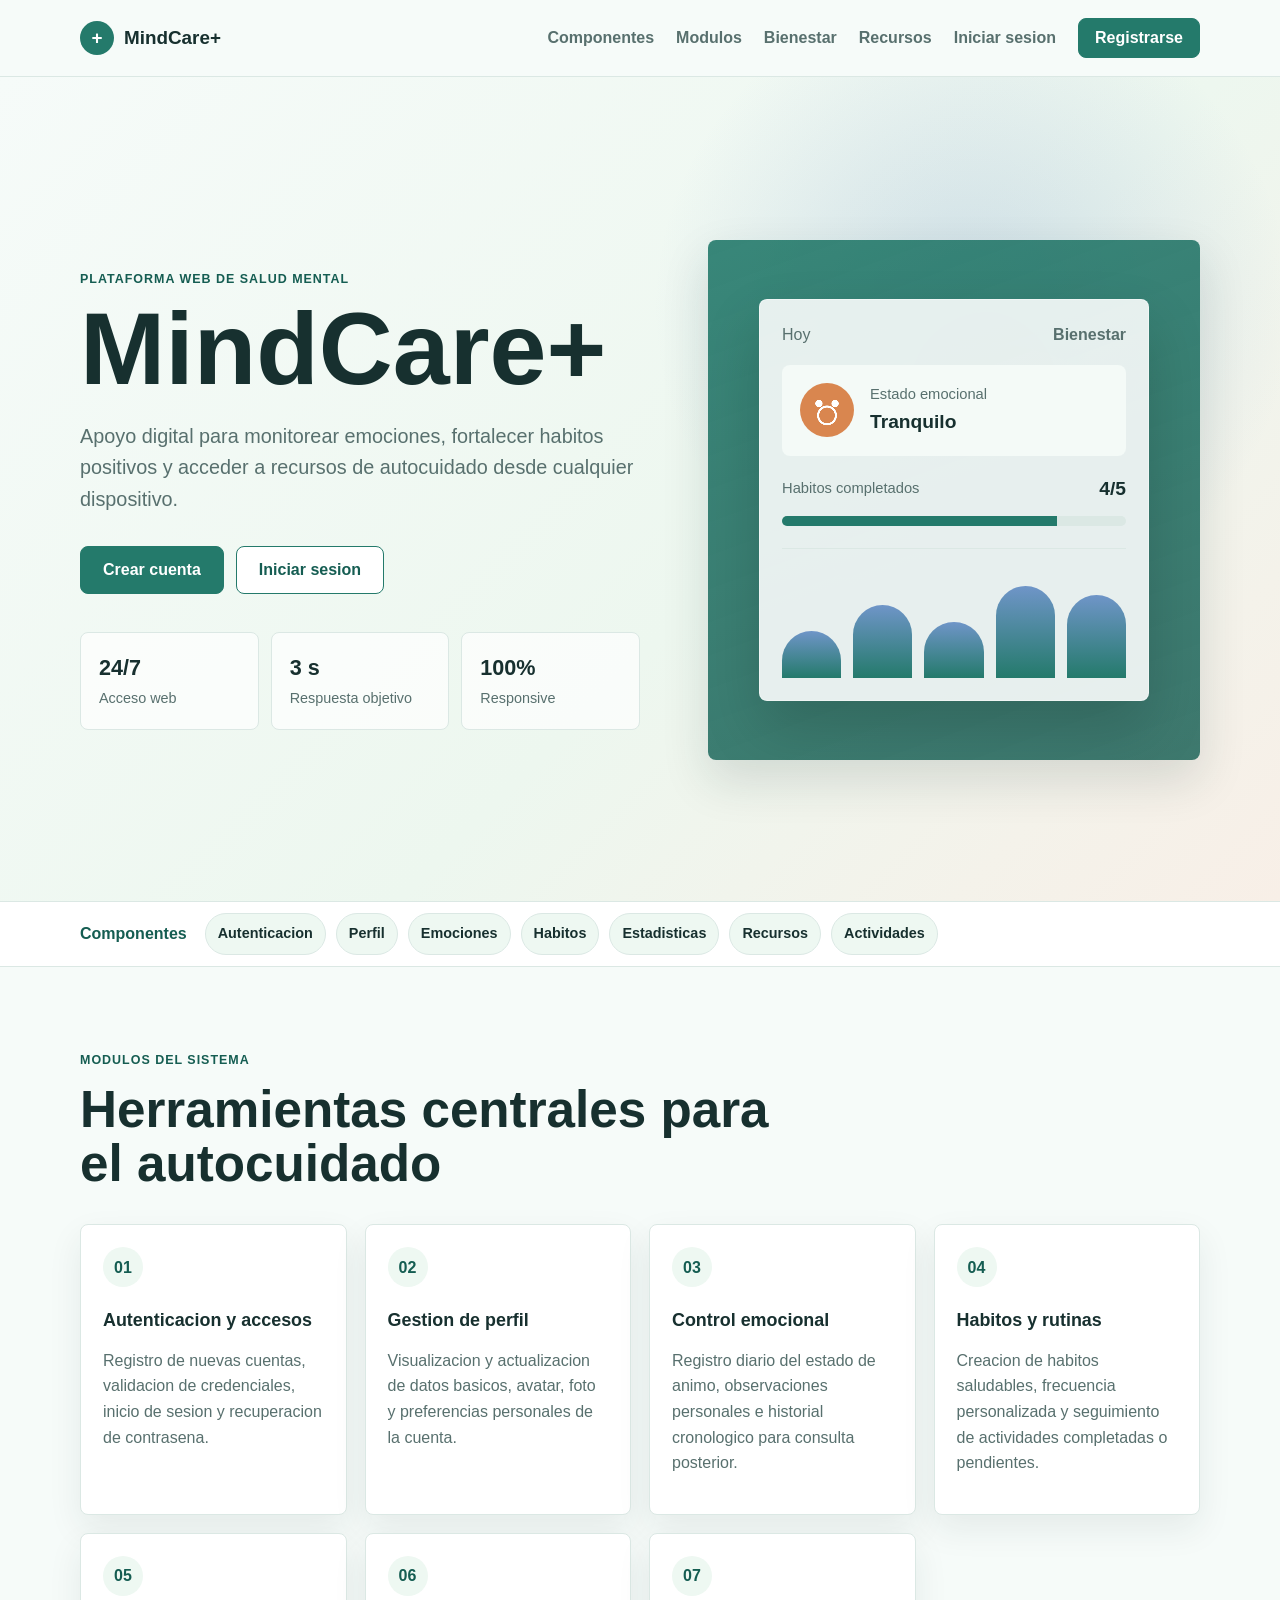
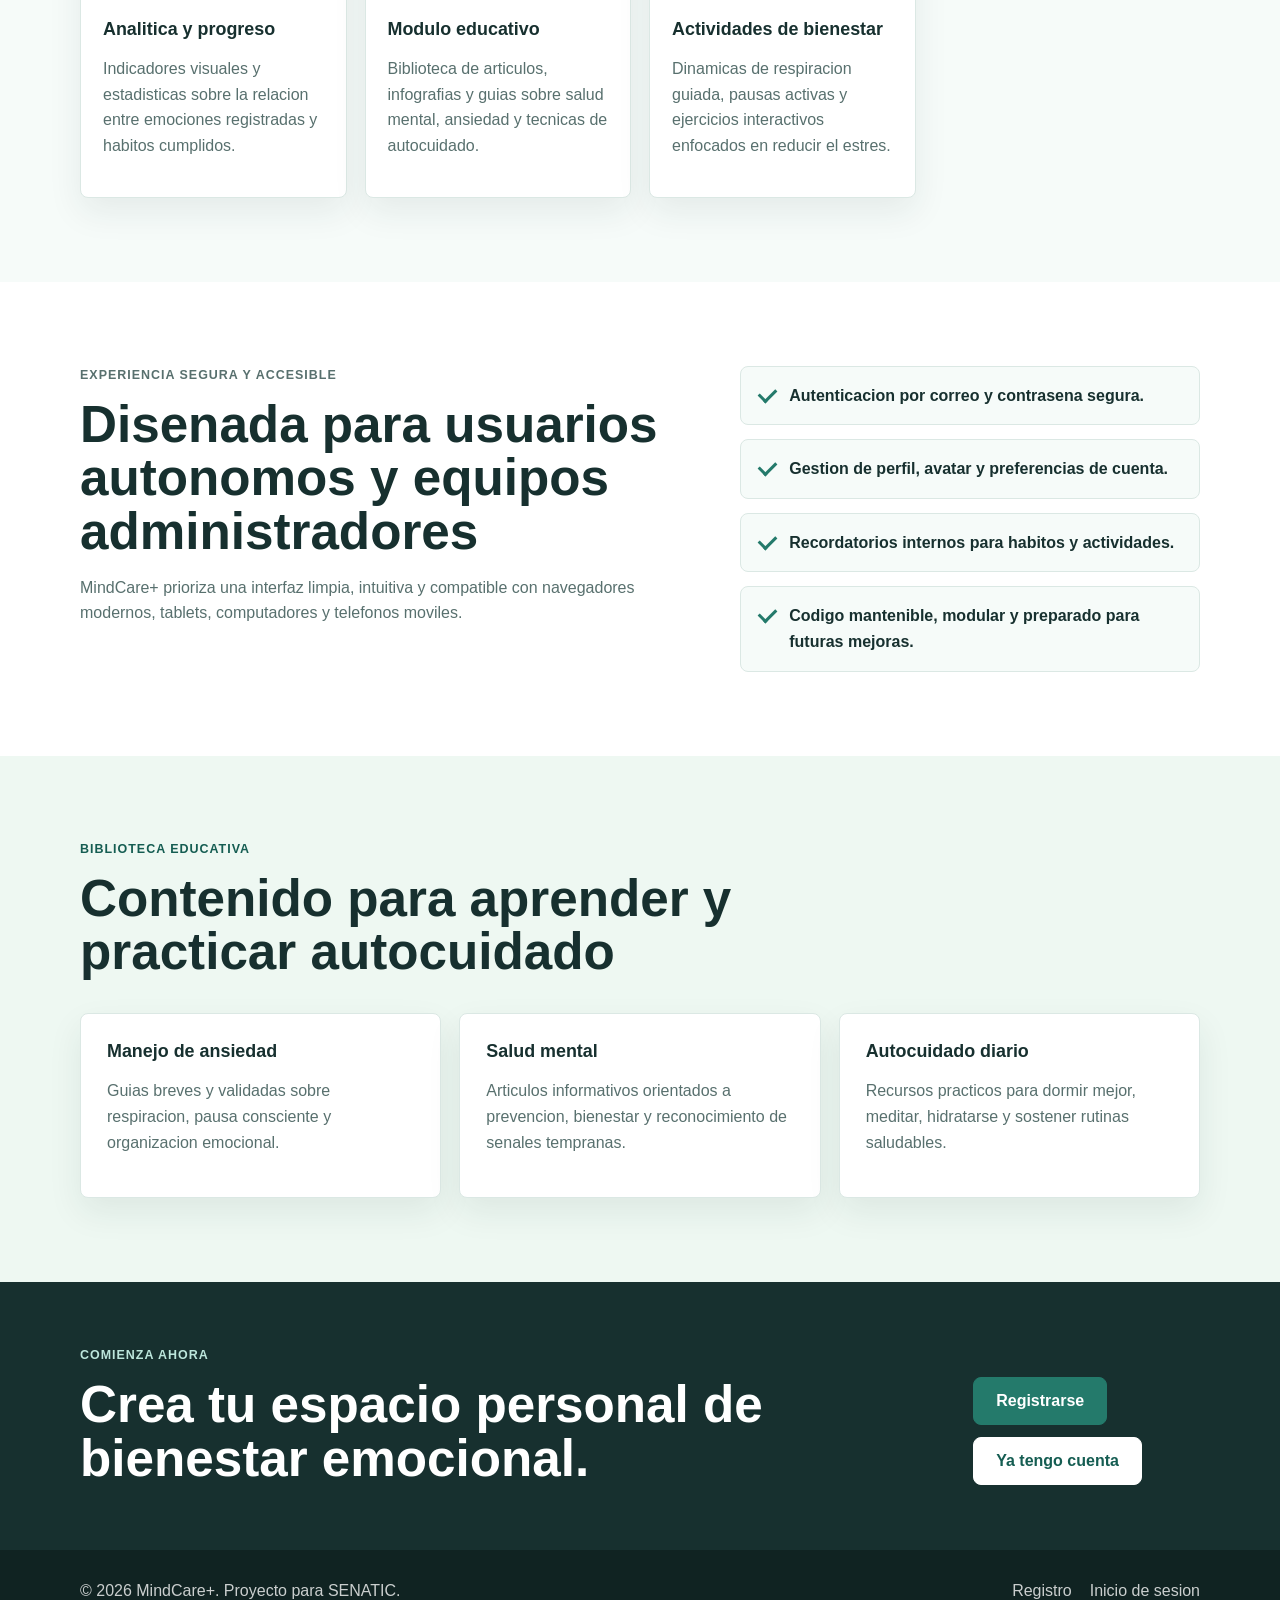
==== docs/index.html @ 1c7eb7fd "chore(site): add docs/index.html for GitHub Pages (Spanish)" ====
<!DOCTYPE html>
<html lang="es">
<head>
  <meta charset="UTF-8">
  <meta name="viewport" content="width=device-width, initial-scale=1.0">
  <meta name="description" content="MindCare+ es una plataforma web para seguimiento emocional, habitos saludables, actividades de bienestar y recursos educativos.">
  <title>MindCare+ | Bienestar emocional</title>
  <link rel="stylesheet" href="../styles.css">
</head>
<body>
  <a class="skip-link" href="#contenido">Saltar al contenido principal</a>

  <header class="site-header">
    <nav class="nav container" aria-label="Navegacion principal">
      <a class="brand" href="index.html" aria-label="MindCare+ inicio">
        <span class="brand-mark" aria-hidden="true">+</span>
        <span>MindCare+</span>
      </a>

      <button class="nav-toggle" type="button" aria-expanded="false" aria-controls="nav-menu">
        <span class="sr-only">Abrir menu</span>
        <span aria-hidden="true"></span>
        <span aria-hidden="true"></span>
        <span aria-hidden="true"></span>
      </button>

      <div class="nav-menu" id="nav-menu">
        <a href="#componentes">Componentes</a>
        <a href="#modulos">Modulos</a>
        <a href="#bienestar">Bienestar</a>
        <a href="#recursos">Recursos</a>
        <a class="nav-login" href="login.html">Iniciar sesion</a>
        <a class="button button-small" href="registro.html">Registrarse</a>
      </div>
    </nav>
  </header>

  <main id="contenido">
    <section class="hero">
      <div class="container hero-grid">
        <div class="hero-copy">
          <p class="eyebrow">Plataforma web de salud mental</p>
          <h1>MindCare+</h1>
          <p class="hero-lead">Apoyo digital para monitorear emociones, fortalecer habitos positivos y acceder a recursos de autocuidado desde cualquier dispositivo.</p>
          <div class="hero-actions" aria-label="Acciones principales">
            <a class="button" href="registro.html">Crear cuenta</a>
            <a class="button button-secondary" href="login.html">Iniciar sesion</a>
          </div>
          <dl class="trust-list" aria-label="Caracteristicas clave">
            <div>
              <dt>24/7</dt>
              <dd>Acceso web</dd>
            </div>
            <div>
              <dt>3 s</dt>
              <dd>Respuesta objetivo</dd>
            </div>
            <div>
              <dt>100%</dt>
              <dd>Responsive</dd>
            </div>
          </dl>
        </div>

        <div class="hero-visual" role="img" aria-label="Panel de seguimiento emocional y habitos saludables de MindCare+">
          <div class="wellness-panel">
            <div class="panel-top">
              <span>Hoy</span>
              <strong>Bienestar</strong>
            </div>
            <div class="mood-card">
              <span class="mood-icon" aria-hidden="true"></span>
              <div>
                <p>Estado emocional</p>
                <strong>Tranquilo</strong>
              </div>
            </div>
            <div class="progress-block">
              <div>
                <span>Habitos completados</span>
                <strong>4/5</strong>
              </div>
              <div class="progress-track" aria-hidden="true">
                <span></span>
              </div>
            </div>
            <div class="mini-chart" aria-hidden="true">
              <span style="height: 42%"></span>
              <span style="height: 65%"></span>
              <span style="height: 50%"></span>
              <span style="height: 82%"></span>
              <span style="height: 74%"></span>
            </div>
          </div>
        </div>
      </div>
    </section>

    <section class="component-bar" aria-label="Navegacion a componentes">
      <div class="container component-bar-inner">
        <strong>Componentes</strong>
        <nav aria-label="Enlaces a componentes del sistema">
          <a href="#autenticacion">Autenticacion</a>
          <a href="#perfil">Perfil</a>
          <a href="#emociones">Emociones</a>
          <a href="#habitos">Habitos</a>
          <a href="#estadisticas">Estadisticas</a>
          <a href="#componente-recursos">Recursos</a>
          <a href="#actividades">Actividades</a>
        </nav>
      </div>
    </section>

    <section class="section" id="modulos" aria-labelledby="modulos-title">
      <div class="container">
        <div class="section-heading">
          <p class="eyebrow">Modulos del sistema</p>
          <h2 id="modulos-title">Herramientas centrales para el autocuidado</h2>
        </div>

        <div class="feature-grid" id="componentes">
          <article class="feature-card" id="autenticacion">
            <span class="feature-icon" aria-hidden="true">01</span>
            <h3>Autenticacion y accesos</h3>
            <p>Registro de nuevas cuentas, validacion de credenciales, inicio de sesion y recuperacion de contrasena.</p>
          </article>
          <article class="feature-card" id="perfil">
            <span class="feature-icon" aria-hidden="true">02</span>
            <h3>Gestion de perfil</h3>
            <p>Visualizacion y actualizacion de datos basicos, avatar, foto y preferencias personales de la cuenta.</p>
          </article>
          <article class="feature-card" id="emociones">
            <span class="feature-icon" aria-hidden="true">03</span>
            <h3>Control emocional</h3>
            <p>Registro diario del estado de animo, observaciones personales e historial cronologico para consulta posterior.</p>
          </article>
          <article class="feature-card" id="habitos">
            <span class="feature-icon" aria-hidden="true">04</span>
            <h3>Habitos y rutinas</h3>
            <p>Creacion de habitos saludables, frecuencia personalizada y seguimiento de actividades completadas o pendientes.</p>
          </article>
          <article class="feature-card" id="estadisticas">
            <span class="feature-icon" aria-hidden="true">05</span>
            <h3>Analitica y progreso</h3>
            <p>Indicadores visuales y estadisticas sobre la relacion entre emociones registradas y habitos cumplidos.</p>
          </article>
          <article class="feature-card" id="componente-recursos">
            <span class="feature-icon" aria-hidden="true">06</span>
            <h3>Modulo educativo</h3>
            <p>Biblioteca de articulos, infografias y guias sobre salud mental, ansiedad y tecnicas de autocuidado.</p>
          </article>
          <article class="feature-card" id="actividades">
            <span class="feature-icon" aria-hidden="true">07</span>
            <h3>Actividades de bienestar</h3>
            <p>Dinamicas de respiracion guiada, pausas activas y ejercicios interactivos enfocados en reducir el estres.</p>
          </article>
        </div>
      </div>
    </section>

    <section class="section split-section" id="bienestar" aria-labelledby="bienestar-title">
      <div class="container split-grid">
        <div>
          <p class="eyebrow">Experiencia segura y accesible</p>
          <h2 id="bienestar-title">Disenada para usuarios autonomos y equipos administradores</h2>
          <p>MindCare+ prioriza una interfaz limpia, intuitiva y compatible con navegadores modernos, tablets, computadores y telefonos moviles.</p>
        </div>

        <ul class="check-list">
          <li>Autenticacion por correo y contrasena segura.</li>
          <li>Gestion de perfil, avatar y preferencias de cuenta.</li>
          <li>Recordatorios internos para habitos y actividades.</li>
          <li>Codigo mantenible, modular y preparado para futuras mejoras.</li>
        </ul>
      </div>
    </section>

    <section class="section resources-section" id="recursos" aria-labelledby="recursos-title">
      <div class="container">
        <div class="section-heading">
          <p class="eyebrow">Biblioteca educativa</p>
          <h2 id="recursos-title">Contenido para aprender y practicar autocuidado</h2>
        </div>

        <div class="resource-grid">
          <article>
            <h3>Manejo de ansiedad</h3>
            <p>Guias breves y validadas sobre respiracion, pausa consciente y organizacion emocional.</p>
          </article>
          <article>
            <h3>Salud mental</h3>
            <p>Articulos informativos orientados a prevencion, bienestar y reconocimiento de senales tempranas.</p>
          </article>
          <article>
            <h3>Autocuidado diario</h3>
            <p>Recursos practicos para dormir mejor, meditar, hidratarse y sostener rutinas saludables.</p>
          </article>
        </div>
      </div>
    </section>

    <section class="cta-section" aria-labelledby="cta-title">
      <div class="container cta-inner">
        <div>
          <p class="eyebrow">Comienza ahora</p>
          <h2 id="cta-title">Crea tu espacio personal de bienestar emocional.</h2>
        </div>
        <div class="cta-actions">
          <a class="button" href="registro.html">Registrarse</a>
          <a class="button button-secondary" href="login.html">Ya tengo cuenta</a>
        </div>
      </div>
    </section>
  </main>

  <footer class="site-footer">
    <div class="container footer-inner">
      <p>&copy; <span id="year">2026</span> MindCare+. Proyecto para SENATIC.</p>
      <nav aria-label="Enlaces secundarios">
        <a href="registro.html">Registro</a>
        <a href="login.html">Inicio de sesion</a>
      </nav>
    </div>
  </footer>

  <script src="../script.js"></script>
</body>
</html>
---- styles.css ----
:root {
  --bg: #f6fbf9;
  --surface: #ffffff;
  --surface-soft: #eef8f2;
  --ink: #17302f;
  --muted: #58706e;
  --primary: #247a6b;
  --primary-dark: #155d52;
  --accent: #d9864f;
  --blue: #6f95c8;
  --line: #dbe8e4;
  --shadow: 0 20px 48px rgba(23, 48, 47, 0.14);
  --radius: 8px;
  --max: 1120px;
}

* {
  box-sizing: border-box;
}

html {
  scroll-behavior: smooth;
  scroll-padding-top: 132px;
}

body {
  margin: 0;
  background: var(--bg);
  color: var(--ink);
  font-family: Arial, Helvetica, sans-serif;
  line-height: 1.6;
}

body.nav-open {
  overflow: hidden;
}

img,
svg {
  display: block;
  max-width: 100%;
}

a {
  color: inherit;
  text-decoration: none;
}

a:focus-visible,
button:focus-visible,
input:focus-visible {
  outline: 3px solid rgba(217, 134, 79, 0.65);
  outline-offset: 3px;
}

.container {
  width: min(100% - 32px, var(--max));
  margin-inline: auto;
}

.skip-link {
  position: absolute;
  left: 16px;
  top: -80px;
  z-index: 100;
  background: var(--ink);
  color: #fff;
  padding: 10px 14px;
  border-radius: var(--radius);
}

.skip-link:focus {
  top: 16px;
}

.sr-only {
  position: absolute;
  width: 1px;
  height: 1px;
  padding: 0;
  margin: -1px;
  overflow: hidden;
  clip: rect(0, 0, 0, 0);
  white-space: nowrap;
  border: 0;
}

.site-header {
  position: sticky;
  top: 0;
  z-index: 20;
  background: rgba(246, 251, 249, 0.92);
  border-bottom: 1px solid var(--line);
  backdrop-filter: blur(14px);
}

.nav {
  min-height: 76px;
  display: flex;
  align-items: center;
  justify-content: space-between;
  gap: 24px;
}

.brand {
  display: inline-flex;
  align-items: center;
  gap: 10px;
  font-size: 1.18rem;
  font-weight: 800;
  letter-spacing: 0;
}

.brand-mark {
  width: 34px;
  height: 34px;
  display: grid;
  place-items: center;
  border-radius: 50%;
  background: var(--primary);
  color: #fff;
  font-weight: 800;
}

.nav-menu {
  display: flex;
  align-items: center;
  gap: 22px;
  color: var(--muted);
  font-weight: 700;
}

.nav-menu a:hover {
  color: var(--primary-dark);
}

.nav-toggle {
  display: none;
  width: 44px;
  height: 44px;
  border: 1px solid var(--line);
  border-radius: var(--radius);
  background: var(--surface);
  padding: 10px;
}

.nav-toggle span:not(.sr-only) {
  display: block;
  height: 2px;
  margin: 5px 0;
  background: var(--ink);
}

.button {
  display: inline-flex;
  align-items: center;
  justify-content: center;
  min-height: 48px;
  padding: 0 22px;
  border: 1px solid var(--primary);
  border-radius: var(--radius);
  background: var(--primary);
  color: #fff;
  font-weight: 800;
  line-height: 1;
  cursor: pointer;
  transition: transform 180ms ease, box-shadow 180ms ease, background 180ms ease;
}

.button:hover {
  background: var(--primary-dark);
  transform: translateY(-1px);
  box-shadow: 0 10px 24px rgba(36, 122, 107, 0.22);
}

.button-small {
  min-height: 40px;
  padding-inline: 16px;
}

.button-secondary {
  background: #fff;
  color: var(--primary-dark);
}

.button-secondary:hover {
  background: var(--surface-soft);
}

.hero {
  min-height: calc(100vh - 76px);
  display: flex;
  align-items: center;
  padding: 64px 0 42px;
  background:
    radial-gradient(circle at 76% 28%, rgba(111, 149, 200, 0.26), transparent 28%),
    linear-gradient(135deg, #f6fbf9 0%, #edf7ef 58%, #f8efe7 100%);
}

.hero-grid {
  display: grid;
  grid-template-columns: minmax(0, 1fr) minmax(320px, 0.86fr);
  align-items: center;
  gap: 56px;
}

.eyebrow {
  margin: 0 0 12px;
  color: var(--primary-dark);
  font-size: 0.78rem;
  font-weight: 900;
  letter-spacing: 0.08em;
  text-transform: uppercase;
}

h1,
h2,
h3,
p {
  overflow-wrap: anywhere;
}

h1 {
  margin: 0;
  font-size: clamp(3rem, 8vw, 6.5rem);
  line-height: 0.92;
  letter-spacing: 0;
}

h2 {
  margin: 0;
  font-size: clamp(2rem, 4vw, 3.2rem);
  line-height: 1.05;
  letter-spacing: 0;
}

h3 {
  margin: 0 0 10px;
  font-size: 1.12rem;
  line-height: 1.25;
  letter-spacing: 0;
}

.hero-lead {
  max-width: 620px;
  margin: 24px 0 0;
  color: var(--muted);
  font-size: clamp(1.05rem, 2vw, 1.24rem);
}

.hero-actions,
.cta-actions {
  display: flex;
  flex-wrap: wrap;
  gap: 12px;
  margin-top: 30px;
}

.trust-list {
  display: grid;
  grid-template-columns: repeat(3, minmax(0, 1fr));
  gap: 12px;
  max-width: 560px;
  margin: 38px 0 0;
}

.trust-list div {
  padding: 18px;
  border: 1px solid var(--line);
  border-radius: var(--radius);
  background: rgba(255, 255, 255, 0.7);
}

.trust-list dt {
  font-size: 1.35rem;
  font-weight: 900;
}

.trust-list dd {
  margin: 2px 0 0;
  color: var(--muted);
  font-size: 0.9rem;
}

.hero-visual {
  min-height: 520px;
  display: grid;
  place-items: center;
  border-radius: var(--radius);
  background:
    linear-gradient(160deg, rgba(36, 122, 107, 0.9), rgba(21, 93, 82, 0.82)),
    url("data:image/svg+xml,%3Csvg xmlns='http://www.w3.org/2000/svg' viewBox='0 0 900 900'%3E%3Cpath fill='%23ffffff' fill-opacity='.14' d='M153 485c84 145 260 232 413 189 148-42 239-200 186-333C701 212 527 146 370 196 209 247 73 348 153 485Z'/%3E%3Cpath fill='%23d9864f' fill-opacity='.25' d='M526 135c61 29 94 99 73 157-21 59-94 98-158 76-65-22-106-102-80-163 25-60 105-99 165-70Z'/%3E%3C/svg%3E");
  background-size: cover;
  box-shadow: var(--shadow);
  overflow: hidden;
}

.component-bar {
  position: sticky;
  top: 76px;
  z-index: 15;
  border-block: 1px solid var(--line);
  background: rgba(255, 255, 255, 0.94);
  backdrop-filter: blur(12px);
}

.component-bar-inner {
  display: flex;
  align-items: center;
  gap: 18px;
  min-height: 64px;
}

.component-bar strong {
  color: var(--primary-dark);
  white-space: nowrap;
}

.component-bar nav {
  display: flex;
  align-items: center;
  gap: 10px;
  overflow-x: auto;
  padding: 10px 0;
  scrollbar-width: thin;
}

.component-bar a {
  flex: 0 0 auto;
  padding: 8px 12px;
  border: 1px solid var(--line);
  border-radius: 999px;
  background: var(--surface-soft);
  color: var(--ink);
  font-size: 0.9rem;
  font-weight: 800;
}

.component-bar a:hover {
  border-color: rgba(36, 122, 107, 0.35);
  background: #fff;
  color: var(--primary-dark);
}

.wellness-panel {
  width: min(86%, 390px);
  padding: 22px;
  border: 1px solid rgba(255, 255, 255, 0.38);
  border-radius: var(--radius);
  background: rgba(255, 255, 255, 0.88);
  box-shadow: 0 28px 60px rgba(0, 0, 0, 0.16);
}

.panel-top,
.mood-card,
.progress-block > div:first-child {
  display: flex;
  align-items: center;
  justify-content: space-between;
  gap: 16px;
}

.panel-top {
  margin-bottom: 18px;
  color: var(--muted);
}

.mood-card {
  justify-content: flex-start;
  padding: 18px;
  border-radius: var(--radius);
  background: #f4faf7;
}

.mood-card p,
.progress-block span {
  margin: 0;
  color: var(--muted);
  font-size: 0.92rem;
}

.mood-card strong,
.progress-block strong {
  color: var(--ink);
  font-size: 1.2rem;
}

.mood-icon {
  width: 54px;
  height: 54px;
  flex: 0 0 auto;
  border-radius: 50%;
  background:
    radial-gradient(circle at 35% 38%, #fff 0 7%, transparent 8%),
    radial-gradient(circle at 65% 38%, #fff 0 7%, transparent 8%),
    radial-gradient(circle at 50% 60%, transparent 0 18%, #fff 19% 23%, transparent 24%),
    var(--accent);
}

.progress-block {
  margin-top: 18px;
}

.progress-track {
  height: 10px;
  margin-top: 12px;
  border-radius: 999px;
  background: #dbe8e4;
  overflow: hidden;
}

.progress-track span {
  display: block;
  width: 80%;
  height: 100%;
  background: var(--primary);
}

.mini-chart {
  height: 130px;
  display: grid;
  grid-template-columns: repeat(5, 1fr);
  align-items: end;
  gap: 12px;
  margin-top: 22px;
  padding-top: 16px;
  border-top: 1px solid var(--line);
}

.mini-chart span {
  border-radius: 999px 999px 4px 4px;
  background: linear-gradient(180deg, var(--blue), var(--primary));
}

.section {
  padding: 84px 0;
}

.section-heading {
  max-width: 720px;
  margin-bottom: 34px;
}

.feature-grid,
.resource-grid {
  display: grid;
  grid-template-columns: repeat(4, minmax(0, 1fr));
  gap: 18px;
}

.feature-card,
#componentes,
#autenticacion,
#perfil,
#emociones,
#habitos,
#estadisticas,
#componente-recursos,
#actividades,
#recursos {
  scroll-margin-top: 156px;
}

.feature-card,
.resource-grid article,
.auth-card {
  border: 1px solid var(--line);
  border-radius: var(--radius);
  background: var(--surface);
  box-shadow: 0 14px 34px rgba(23, 48, 47, 0.08);
}

.feature-card {
  padding: 22px;
}

.feature-card p,
.resource-grid p,
.split-grid p,
.auth-alt {
  color: var(--muted);
}

.feature-icon {
  display: inline-grid;
  place-items: center;
  width: 40px;
  height: 40px;
  margin-bottom: 22px;
  border-radius: 50%;
  background: var(--surface-soft);
  color: var(--primary-dark);
  font-weight: 900;
}

.split-section {
  background: #fff;
}

.split-grid {
  display: grid;
  grid-template-columns: minmax(0, 0.92fr) minmax(280px, 0.7fr);
  gap: 56px;
  align-items: start;
}

.check-list {
  display: grid;
  gap: 14px;
  margin: 0;
  padding: 0;
  list-style: none;
}

.check-list li {
  position: relative;
  padding: 16px 16px 16px 48px;
  border: 1px solid var(--line);
  border-radius: var(--radius);
  background: var(--bg);
  font-weight: 700;
}

.check-list li::before {
  content: "";
  position: absolute;
  left: 18px;
  top: 21px;
  width: 14px;
  height: 8px;
  border-left: 3px solid var(--primary);
  border-bottom: 3px solid var(--primary);
  transform: rotate(-45deg);
}

.resources-section {
  background: var(--surface-soft);
}

.resource-grid {
  grid-template-columns: repeat(3, minmax(0, 1fr));
}

.resource-grid article {
  padding: 26px;
}

.cta-section {
  padding: 64px 0;
  background: var(--ink);
  color: #fff;
}

.cta-inner {
  display: flex;
  align-items: center;
  justify-content: space-between;
  gap: 24px;
}

.cta-section .eyebrow {
  color: #bce6dc;
}

.cta-section .button-secondary {
  border-color: #fff;
}

.site-footer {
  padding: 28px 0;
  background: #102322;
  color: rgba(255, 255, 255, 0.78);
}

.footer-inner {
  display: flex;
  justify-content: space-between;
  gap: 18px;
  flex-wrap: wrap;
}

.footer-inner p {
  margin: 0;
}

.footer-inner nav {
  display: flex;
  gap: 18px;
}

.auth-page {
  min-height: 100vh;
  display: grid;
  place-items: center;
  padding: 32px 16px;
  background:
    radial-gradient(circle at 20% 20%, rgba(217, 134, 79, 0.2), transparent 26%),
    linear-gradient(135deg, #f6fbf9, #e9f6f2);
}

.auth-card {
  width: min(100%, 460px);
  padding: 30px;
}

.auth-brand {
  margin-bottom: 28px;
}

.auth-card h1 {
  font-size: 2.2rem;
  line-height: 1.1;
  margin-bottom: 22px;
}

.auth-form {
  display: grid;
  gap: 10px;
}

.auth-form label {
  font-weight: 800;
}

.auth-form input {
  width: 100%;
  min-height: 48px;
  margin-bottom: 8px;
  border: 1px solid var(--line);
  border-radius: var(--radius);
  padding: 0 14px;
  color: var(--ink);
  font: inherit;
}

.auth-form input[aria-invalid="true"] {
  border-color: #b3473d;
  background: #fff7f6;
}

.form-message {
  min-height: 24px;
  margin: 4px 0 0;
  color: var(--primary-dark);
  font-weight: 700;
}

.form-message.is-error {
  color: #b3473d;
}

.auth-alt {
  margin: 22px 0 0;
}

.auth-alt a {
  color: var(--primary-dark);
  font-weight: 900;
  text-decoration: underline;
  text-underline-offset: 4px;
}

@media (max-width: 900px) {
  .nav-toggle {
    display: block;
  }

  .nav-menu {
    position: fixed;
    inset: 76px 16px auto;
    display: grid;
    gap: 8px;
    padding: 18px;
    border: 1px solid var(--line);
    border-radius: var(--radius);
    background: #fff;
    box-shadow: var(--shadow);
    transform: translateY(-18px);
    opacity: 0;
    pointer-events: none;
    transition: transform 180ms ease, opacity 180ms ease;
  }

  .nav-menu a {
    padding: 12px;
  }

  .nav-menu.is-open {
    transform: translateY(0);
    opacity: 1;
    pointer-events: auto;
  }

  .component-bar {
    top: 76px;
  }

  .component-bar-inner {
    align-items: flex-start;
    flex-direction: column;
    gap: 4px;
    padding-block: 10px;
  }

  .component-bar nav {
    width: 100%;
  }

  .hero {
    min-height: auto;
    padding-top: 48px;
  }

  .hero-grid,
  .split-grid {
    grid-template-columns: 1fr;
  }

  .hero-visual {
    min-height: 420px;
  }

  .feature-grid {
    grid-template-columns: repeat(2, minmax(0, 1fr));
  }
}

@media (max-width: 640px) {
  .container {
    width: min(100% - 24px, var(--max));
  }

  .hero {
    padding: 36px 0 24px;
  }

  .hero-grid {
    gap: 32px;
  }

  .trust-list,
  .feature-grid,
  .resource-grid {
    grid-template-columns: 1fr;
  }

  .hero-actions,
  .cta-actions,
  .cta-inner,
  .footer-inner {
    align-items: stretch;
    flex-direction: column;
  }

  .button {
    width: 100%;
  }

  .hero-visual {
    min-height: 360px;
  }

  .wellness-panel {
    width: calc(100% - 28px);
  }

  .section {
    padding: 58px 0;
  }

  .auth-card {
    padding: 24px 18px;
  }
}
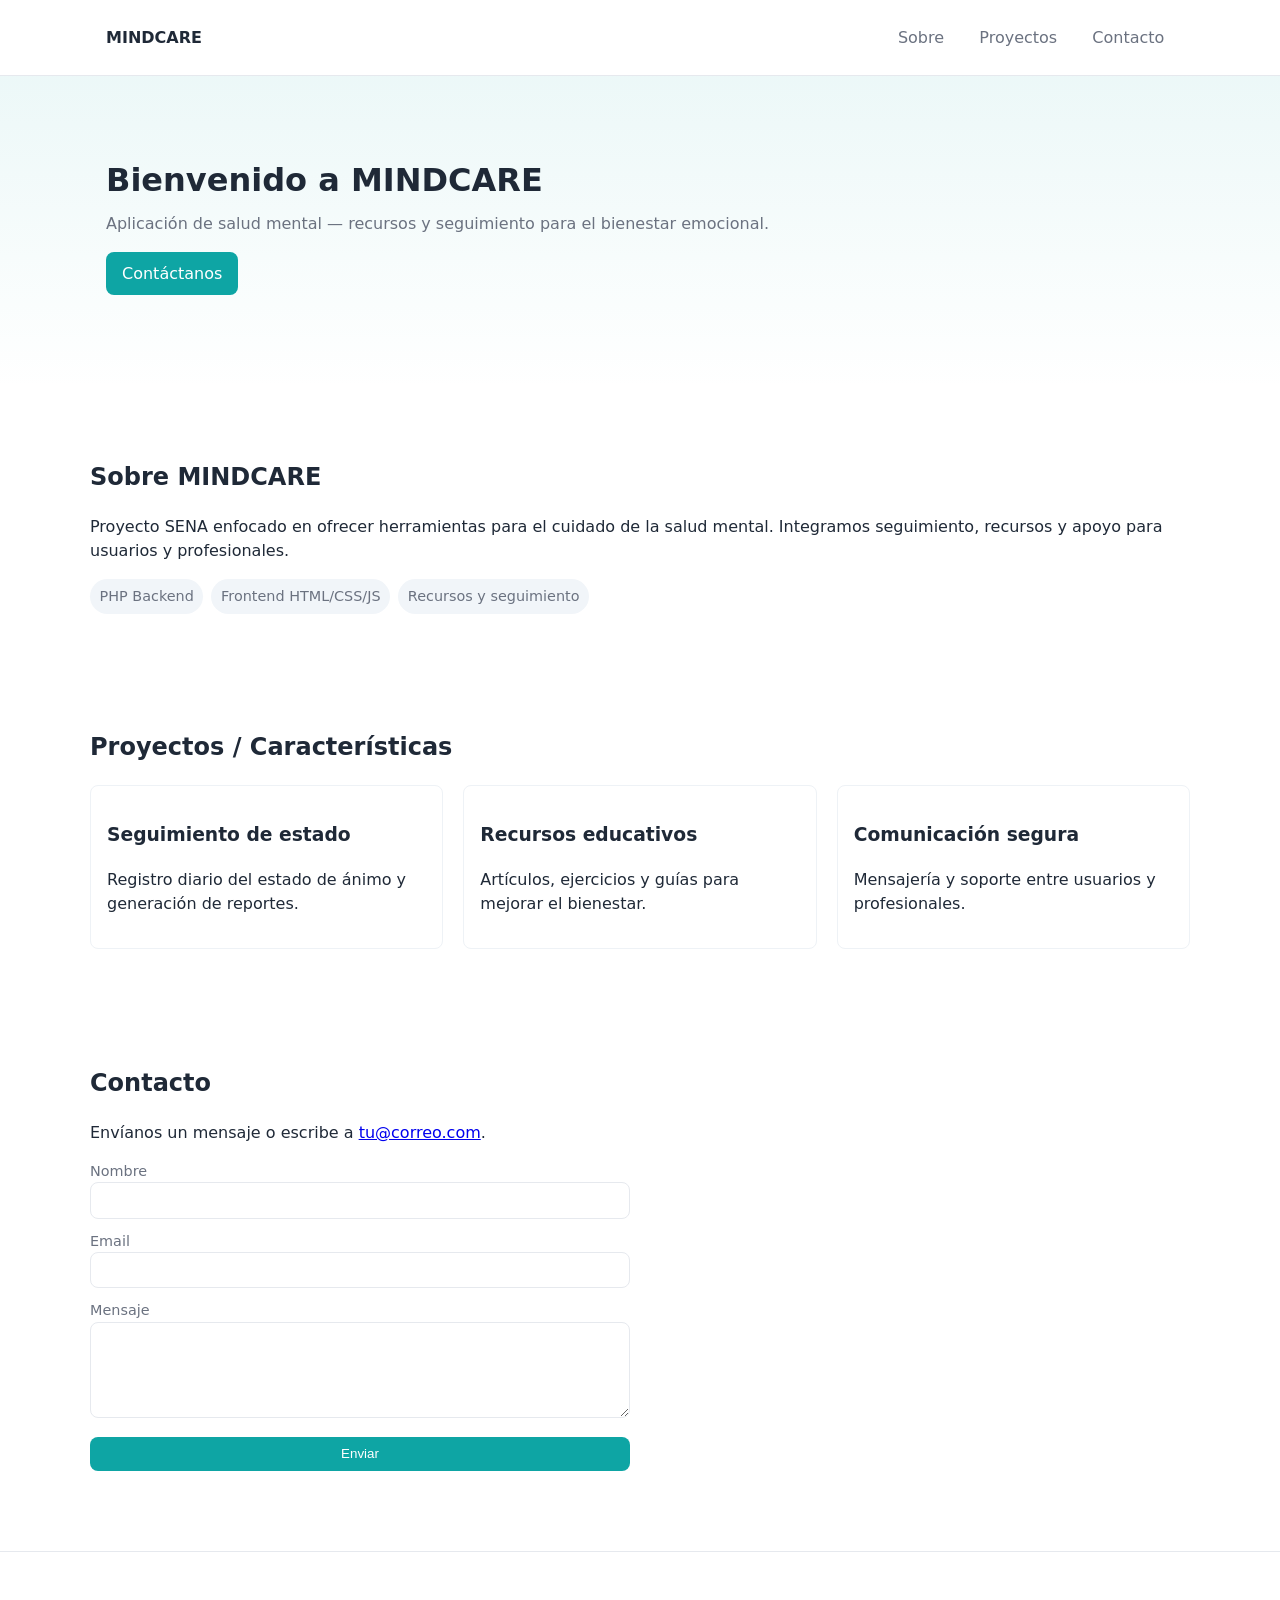
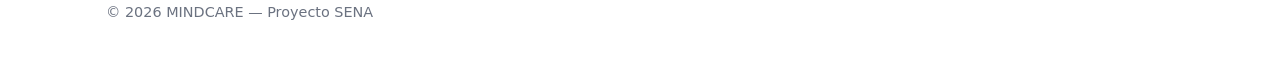
==== commit d743576a: "Mover plantilla a /docs para GitHub Pages" ====
--- a/docs/index.html
+++ b/docs/index.html
@@ -1,228 +1,90 @@
-<!DOCTYPE html>
+<!doctype html>
 <html lang="es">
 <head>
-  <meta charset="UTF-8">
-  <meta name="viewport" content="width=device-width, initial-scale=1.0">
-  <meta name="description" content="MindCare+ es una plataforma web para seguimiento emocional, habitos saludables, actividades de bienestar y recursos educativos.">
-  <title>MindCare+ | Bienestar emocional</title>
-  <link rel="stylesheet" href="../styles.css">
+  <meta charset="utf-8" />
+  <meta name="viewport" content="width=device-width,initial-scale=1" />
+  <title>MINDCARE — Sitio</title>
+  <meta name="description" content="Página de MINDCARE — Aplicación de salud mental" />
+  <link rel="stylesheet" href="styles.css">
 </head>
 <body>
-  <a class="skip-link" href="#contenido">Saltar al contenido principal</a>
-
   <header class="site-header">
-    <nav class="nav container" aria-label="Navegacion principal">
-      <a class="brand" href="index.html" aria-label="MindCare+ inicio">
-        <span class="brand-mark" aria-hidden="true">+</span>
-        <span>MindCare+</span>
-      </a>
-
-      <button class="nav-toggle" type="button" aria-expanded="false" aria-controls="nav-menu">
-        <span class="sr-only">Abrir menu</span>
-        <span aria-hidden="true"></span>
-        <span aria-hidden="true"></span>
-        <span aria-hidden="true"></span>
-      </button>
-
-      <div class="nav-menu" id="nav-menu">
-        <a href="#componentes">Componentes</a>
-        <a href="#modulos">Modulos</a>
-        <a href="#bienestar">Bienestar</a>
-        <a href="#recursos">Recursos</a>
-        <a class="nav-login" href="login.html">Iniciar sesion</a>
-        <a class="button button-small" href="registro.html">Registrarse</a>
-      </div>
-    </nav>
+    <div class="container header-inner">
+      <a class="logo" href="#">MINDCARE</a>
+      <button class="nav-toggle" aria-label="Abrir menú" id="navToggle">☰</button>
+      <nav class="nav" id="nav">
+        <a href="#about">Sobre</a>
+        <a href="#work">Proyectos</a>
+        <a href="#contact">Contacto</a>
+      </nav>
+    </div>
   </header>
 
-  <main id="contenido">
+  <main>
     <section class="hero">
-      <div class="container hero-grid">
-        <div class="hero-copy">
-          <p class="eyebrow">Plataforma web de salud mental</p>
-          <h1>MindCare+</h1>
-          <p class="hero-lead">Apoyo digital para monitorear emociones, fortalecer habitos positivos y acceder a recursos de autocuidado desde cualquier dispositivo.</p>
-          <div class="hero-actions" aria-label="Acciones principales">
-            <a class="button" href="registro.html">Crear cuenta</a>
-            <a class="button button-secondary" href="login.html">Iniciar sesion</a>
-          </div>
-          <dl class="trust-list" aria-label="Caracteristicas clave">
-            <div>
-              <dt>24/7</dt>
-              <dd>Acceso web</dd>
-            </div>
-            <div>
-              <dt>3 s</dt>
-              <dd>Respuesta objetivo</dd>
-            </div>
-            <div>
-              <dt>100%</dt>
-              <dd>Responsive</dd>
-            </div>
-          </dl>
-        </div>
-
-        <div class="hero-visual" role="img" aria-label="Panel de seguimiento emocional y habitos saludables de MindCare+">
-          <div class="wellness-panel">
-            <div class="panel-top">
-              <span>Hoy</span>
-              <strong>Bienestar</strong>
-            </div>
-            <div class="mood-card">
-              <span class="mood-icon" aria-hidden="true"></span>
-              <div>
-                <p>Estado emocional</p>
-                <strong>Tranquilo</strong>
-              </div>
-            </div>
-            <div class="progress-block">
-              <div>
-                <span>Habitos completados</span>
-                <strong>4/5</strong>
-              </div>
-              <div class="progress-track" aria-hidden="true">
-                <span></span>
-              </div>
-            </div>
-            <div class="mini-chart" aria-hidden="true">
-              <span style="height: 42%"></span>
-              <span style="height: 65%"></span>
-              <span style="height: 50%"></span>
-              <span style="height: 82%"></span>
-              <span style="height: 74%"></span>
-            </div>
-          </div>
-        </div>
+      <div class="container">
+        <h1>Bienvenido a MINDCARE</h1>
+        <p>Aplicación de salud mental — recursos y seguimiento para el bienestar emocional.</p>
+        <p><a class="btn" href="#contact">Contáctanos</a></p>
       </div>
     </section>
 
-    <section class="component-bar" aria-label="Navegacion a componentes">
-      <div class="container component-bar-inner">
-        <strong>Componentes</strong>
-        <nav aria-label="Enlaces a componentes del sistema">
-          <a href="#autenticacion">Autenticacion</a>
-          <a href="#perfil">Perfil</a>
-          <a href="#emociones">Emociones</a>
-          <a href="#habitos">Habitos</a>
-          <a href="#estadisticas">Estadisticas</a>
-          <a href="#componente-recursos">Recursos</a>
-          <a href="#actividades">Actividades</a>
-        </nav>
+    <section id="about" class="section container">
+      <h2>Sobre MINDCARE</h2>
+      <p>Proyecto SENA enfocado en ofrecer herramientas para el cuidado de la salud mental. Integramos seguimiento, recursos y apoyo para usuarios y profesionales.</p>
+      <ul class="skills">
+        <li>PHP Backend</li>
+        <li>Frontend HTML/CSS/JS</li>
+        <li>Recursos y seguimiento</li>
+      </ul>
+    </section>
+
+    <section id="work" class="section container">
+      <h2>Proyectos / Características</h2>
+      <div class="grid">
+        <article class="card">
+          <h3>Seguimiento de estado</h3>
+          <p>Registro diario del estado de ánimo y generación de reportes.</p>
+        </article>
+        <article class="card">
+          <h3>Recursos educativos</h3>
+          <p>Artículos, ejercicios y guías para mejorar el bienestar.</p>
+        </article>
+        <article class="card">
+          <h3>Comunicación segura</h3>
+          <p>Mensajería y soporte entre usuarios y profesionales.</p>
+        </article>
       </div>
     </section>
 
-    <section class="section" id="modulos" aria-labelledby="modulos-title">
-      <div class="container">
-        <div class="section-heading">
-          <p class="eyebrow">Modulos del sistema</p>
-          <h2 id="modulos-title">Herramientas centrales para el autocuidado</h2>
-        </div>
-
-        <div class="feature-grid" id="componentes">
-          <article class="feature-card" id="autenticacion">
-            <span class="feature-icon" aria-hidden="true">01</span>
-            <h3>Autenticacion y accesos</h3>
-            <p>Registro de nuevas cuentas, validacion de credenciales, inicio de sesion y recuperacion de contrasena.</p>
-          </article>
-          <article class="feature-card" id="perfil">
-            <span class="feature-icon" aria-hidden="true">02</span>
-            <h3>Gestion de perfil</h3>
-            <p>Visualizacion y actualizacion de datos basicos, avatar, foto y preferencias personales de la cuenta.</p>
-          </article>
-          <article class="feature-card" id="emociones">
-            <span class="feature-icon" aria-hidden="true">03</span>
-            <h3>Control emocional</h3>
-            <p>Registro diario del estado de animo, observaciones personales e historial cronologico para consulta posterior.</p>
-          </article>
-          <article class="feature-card" id="habitos">
-            <span class="feature-icon" aria-hidden="true">04</span>
-            <h3>Habitos y rutinas</h3>
-            <p>Creacion de habitos saludables, frecuencia personalizada y seguimiento de actividades completadas o pendientes.</p>
-          </article>
-          <article class="feature-card" id="estadisticas">
-            <span class="feature-icon" aria-hidden="true">05</span>
-            <h3>Analitica y progreso</h3>
-            <p>Indicadores visuales y estadisticas sobre la relacion entre emociones registradas y habitos cumplidos.</p>
-          </article>
-          <article class="feature-card" id="componente-recursos">
-            <span class="feature-icon" aria-hidden="true">06</span>
-            <h3>Modulo educativo</h3>
-            <p>Biblioteca de articulos, infografias y guias sobre salud mental, ansiedad y tecnicas de autocuidado.</p>
-          </article>
-          <article class="feature-card" id="actividades">
-            <span class="feature-icon" aria-hidden="true">07</span>
-            <h3>Actividades de bienestar</h3>
-            <p>Dinamicas de respiracion guiada, pausas activas y ejercicios interactivos enfocados en reducir el estres.</p>
-          </article>
-        </div>
-      </div>
-    </section>
-
-    <section class="section split-section" id="bienestar" aria-labelledby="bienestar-title">
-      <div class="container split-grid">
-        <div>
-          <p class="eyebrow">Experiencia segura y accesible</p>
-          <h2 id="bienestar-title">Disenada para usuarios autonomos y equipos administradores</h2>
-          <p>MindCare+ prioriza una interfaz limpia, intuitiva y compatible con navegadores modernos, tablets, computadores y telefonos moviles.</p>
-        </div>
-
-        <ul class="check-list">
-          <li>Autenticacion por correo y contrasena segura.</li>
-          <li>Gestion de perfil, avatar y preferencias de cuenta.</li>
-          <li>Recordatorios internos para habitos y actividades.</li>
-          <li>Codigo mantenible, modular y preparado para futuras mejoras.</li>
-        </ul>
-      </div>
-    </section>
-
-    <section class="section resources-section" id="recursos" aria-labelledby="recursos-title">
-      <div class="container">
-        <div class="section-heading">
-          <p class="eyebrow">Biblioteca educativa</p>
-          <h2 id="recursos-title">Contenido para aprender y practicar autocuidado</h2>
-        </div>
-
-        <div class="resource-grid">
-          <article>
-            <h3>Manejo de ansiedad</h3>
-            <p>Guias breves y validadas sobre respiracion, pausa consciente y organizacion emocional.</p>
-          </article>
-          <article>
-            <h3>Salud mental</h3>
-            <p>Articulos informativos orientados a prevencion, bienestar y reconocimiento de senales tempranas.</p>
-          </article>
-          <article>
-            <h3>Autocuidado diario</h3>
-            <p>Recursos practicos para dormir mejor, meditar, hidratarse y sostener rutinas saludables.</p>
-          </article>
-        </div>
-      </div>
-    </section>
-
-    <section class="cta-section" aria-labelledby="cta-title">
-      <div class="container cta-inner">
-        <div>
-          <p class="eyebrow">Comienza ahora</p>
-          <h2 id="cta-title">Crea tu espacio personal de bienestar emocional.</h2>
-        </div>
-        <div class="cta-actions">
-          <a class="button" href="registro.html">Registrarse</a>
-          <a class="button button-secondary" href="login.html">Ya tengo cuenta</a>
-        </div>
-      </div>
+    <section id="contact" class="section container">
+      <h2>Contacto</h2>
+      <p>Envíanos un mensaje o escribe a <a href="mailto:tu@correo.com">tu@correo.com</a>.</p>
+      <form id="contactForm" class="contact-form">
+        <label>
+          Nombre
+          <input type="text" name="name" required>
+        </label>
+        <label>
+          Email
+          <input type="email" name="email" required>
+        </label>
+        <label>
+          Mensaje
+          <textarea name="message" rows="5" required></textarea>
+        </label>
+        <button type="submit" class="btn">Enviar</button>
+      </form>
+      <div id="formMessage" class="form-message" role="status" aria-live="polite"></div>
     </section>
   </main>
 
   <footer class="site-footer">
-    <div class="container footer-inner">
-      <p>&copy; <span id="year">2026</span> MindCare+. Proyecto para SENATIC.</p>
-      <nav aria-label="Enlaces secundarios">
-        <a href="registro.html">Registro</a>
-        <a href="login.html">Inicio de sesion</a>
-      </nav>
+    <div class="container">
+      <p>© <span id="year"></span> MINDCARE — Proyecto SENA</p>
     </div>
   </footer>
 
-  <script src="../script.js"></script>
+  <script src="script.js"></script>
 </body>
 </html>
--- a/docs/styles.css
+++ b/docs/styles.css
@@ -0,0 +1,66 @@
+:root{
+  --bg:#ffffff;
+  --text:#1f2937;
+  --muted:#6b7280;
+  --primary:#0ea5a4; /* color principal (cambia aquí) */
+  --max-width:1100px;
+  --radius:8px;
+  --gap:1.25rem;
+  font-family: Inter, system-ui, -apple-system, "Segoe UI", Roboto, "Helvetica Neue", Arial;
+}
+
+*{box-sizing:border-box}
+html,body{height:100%}
+body{
+  margin:0;
+  background:var(--bg);
+  color:var(--text);
+  -webkit-font-smoothing:antialiased;
+  -moz-osx-font-smoothing:grayscale;
+  line-height:1.5;
+}
+
+.container{max-width:var(--max-width);margin:0 auto;padding:1rem}
+.header-inner{display:flex;align-items:center;justify-content:space-between;gap:1rem}
+.site-header{border-bottom:1px solid #e6e9ee;background:#fff;position:sticky;top:0;z-index:100}
+.logo{font-weight:700;color:var(--text);text-decoration:none}
+.nav{display:flex;gap:1rem}
+.nav a{color:var(--muted);text-decoration:none;padding:0.6rem;border-radius:6px}
+.nav a:hover{color:var(--text);background:rgba(14,165,164,0.06)}
+
+.nav-toggle{display:none;background:none;border:0;font-size:1.25rem}
+
+.hero{
+  padding:4rem 0;
+  background:linear-gradient(180deg, rgba(14,165,164,0.08), transparent);
+}
+.hero h1{margin:0;font-size:2rem}
+.hero p{color:var(--muted);margin-top:0.5rem}
+
+.section{padding:3rem 0}
+.skills{display:flex;gap:0.5rem;list-style:none;padding:0;margin:0;margin-top:0.5rem}
+.skills li{background:#f1f5f9;padding:0.4rem 0.6rem;border-radius:999px;color:var(--muted);font-size:0.9rem}
+
+.grid{display:grid;grid-template-columns:repeat(3,1fr);gap:var(--gap);margin-top:1rem}
+.card{padding:1rem;border:1px solid #eef2f6;border-radius:var(--radius);background:#fff}
+.contact-form{display:grid;gap:0.75rem;max-width:540px}
+.contact-form label{display:block;font-size:0.9rem;color:var(--muted)}
+.contact-form input, .contact-form textarea{
+  width:100%;padding:0.6rem;border-radius:8px;border:1px solid #e6e9ee;background:#fff
+}
+.btn{
+  display:inline-block;padding:0.6rem 1rem;background:var(--primary);color:#fff;border-radius:8px;border:0;text-decoration:none
+}
+
+.site-footer{border-top:1px solid #e6e9ee;padding:1.25rem 0;margin-top:2rem;color:var(--muted);font-size:0.9rem}
+
+/* Responsive */
+@media (max-width:900px){
+  .grid{grid-template-columns:repeat(2,1fr)}
+}
+@media (max-width:700px){
+  .nav{display:none;position:absolute;right:1rem;top:64px;background:#fff;padding:0.75rem;border-radius:8px;box-shadow:0 8px 24px rgba(16,24,40,0.08)}
+  .nav-toggle{display:inline-block}
+  .grid{grid-template-columns:1fr}
+  .header-inner{gap:0.5rem}
+}
